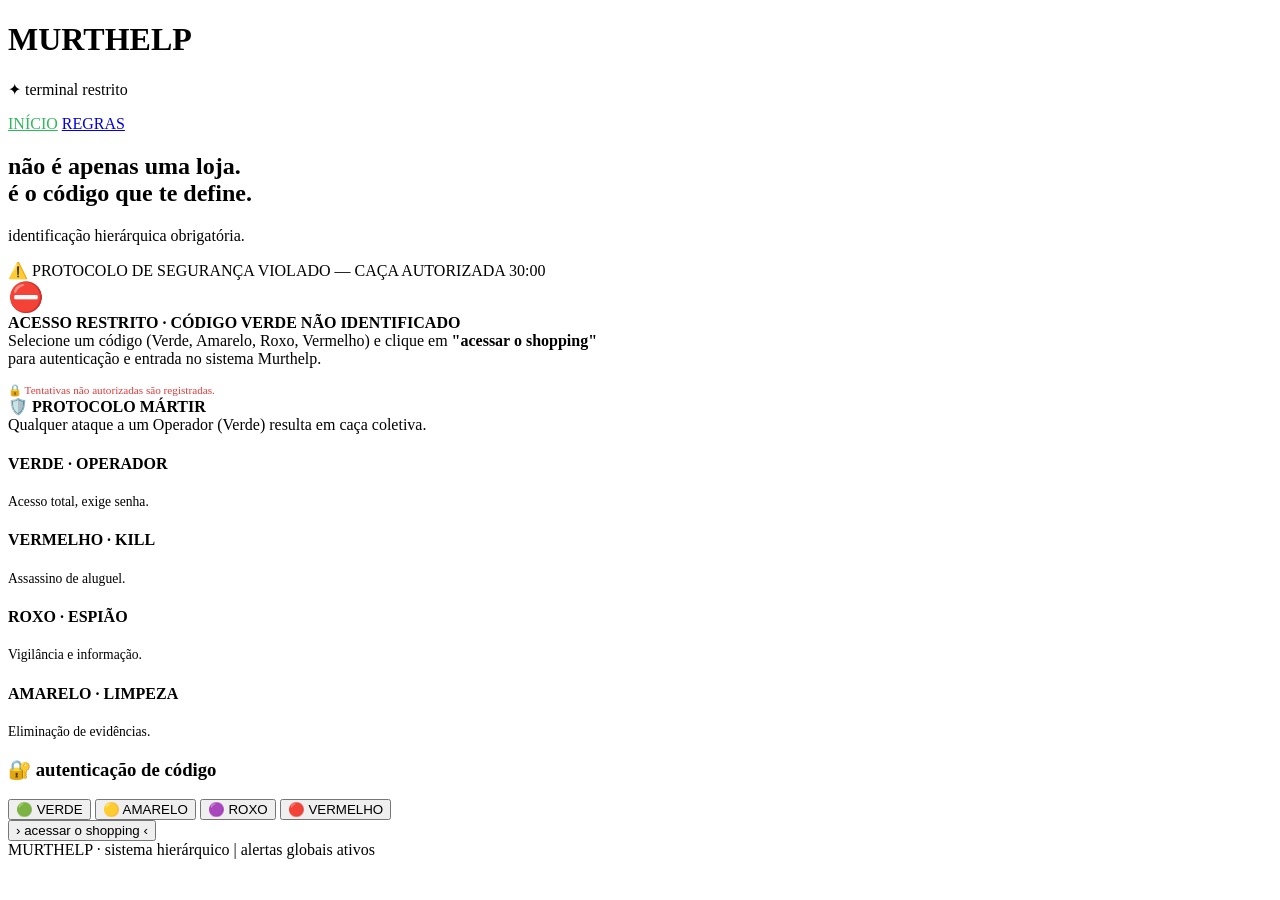
==== index.html @ a0ee25e0 "Update and rename Murthehelp.html to index.html" ====
<!DOCTYPE html>
<html lang="pt-BR">
<head>
  <meta charset="UTF-8">
  <meta name="viewport" content="width=device-width, initial-scale=1.0, user-scalable=yes">
  <title>MURTHELP · terminal restrito</title>
  <link href="https://fonts.googleapis.com/css2?family=Inter:opsz,wght@14..32,300;14..32,400;14..32,500;14..32,600;14..32,700&display=swap" rel="stylesheet">
  <link rel="stylesheet" href="styles.css">
  
</head>
<body>
<div class="bg-gradient"></div>
<div class="noise"></div>
<div class="container">
  <div class="top-bar">
    <div class="logo"><h1>MURTHELP</h1><p>✦ terminal restrito</p></div>
    <div class="nav-links">
      <a href="index.html" style="color:#30b95c;">INÍCIO</a>
      <a href="rules.html">REGRAS</a>
    </div>
  </div>
  <div class="hero">
    <h2>não é apenas uma loja.<br>é o <span>código</span> que te define.</h2>
    <p>identificação hierárquica obrigatória.</p>
  </div>

  <!-- ÁREA DE ALERTA GLOBAL -->
  <div id="alertBanner" class="alert-banner">
    <span>⚠️ PROTOCOLO DE SEGURANÇA VIOLADO — CAÇA AUTORIZADA</span>
    <span id="timerDisplay">30:00</span>
  </div>

  <!-- Área principal que só aparece após primeiro acesso (realista) -->
  <div id="gameArea" class="game-area" style="display: none;">
    <div class="stats-grid">
      <div class="stat-card">
        <div class="stat-title">código hierárquico</div>
        <div class="stat-value" id="rankTitle">---</div>
        <div class="stat-sub">status baseado na cor autorizada</div>
      </div>
      <div class="stat-card">
        <div class="stat-title">saldo de operações</div>
        <div class="stat-value" id="pointsDisplay">0</div>
        <div class="stat-sub">próximo nível: <span id="nextTitle">---</span></div>
      </div>
    </div>
    <div class="desafio-box">
      <div class="desafio-pergunta" id="dailyQuestion">Carregando missão...</div>
      <div class="desafio-resposta">
        <input type="text" id="dailyAnswer" placeholder="sua resposta" autocomplete="off">
        <button id="submitDaily">responder</button>
      </div>
      <div id="dailyFeedback" style="font-size:0.75rem; margin-top:0.8rem;"></div>
    </div>
  </div>

  <!-- Bloqueio inicial realista -->
  <div id="gameLockMessage" class="game-start-message">
    <span style="font-size:1.8rem;">⛔</span><br>
    <strong>ACESSO RESTRITO · CÓDIGO VERDE NÃO IDENTIFICADO</strong><br>
    Selecione um código (Verde, Amarelo, Roxo, Vermelho) e clique em <strong>"acessar o shopping"</strong><br>
    para autenticação e entrada no sistema Murthelp.
    <div style="font-size:0.7rem; margin-top:1rem; color:#e33b3b;">🔒 Tentativas não autorizadas são registradas.</div>
  </div>

  <div class="prime-regra">
    <strong>🛡️ PROTOCOLO MÁRTIR</strong><br>
    Qualquer ataque a um Operador (Verde) resulta em caça coletiva.
  </div>

  <div class="codes-grid">
    <div class="code-card"><div class="card-header"><div class="color-dot green-dot"></div><h4>VERDE · OPERADOR</h4></div><div style="font-size:0.85rem;">Acesso total, exige senha.</div></div>
    <div class="code-card"><div class="card-header"><div class="color-dot red-dot"></div><h4>VERMELHO · KILL</h4></div><div style="font-size:0.85rem;">Assassino de aluguel.</div></div>
    <div class="code-card"><div class="card-header"><div class="color-dot purple-dot"></div><h4>ROXO · ESPIÃO</h4></div><div style="font-size:0.85rem;">Vigilância e informação.</div></div>
    <div class="code-card"><div class="card-header"><div class="color-dot yellow-dot"></div><h4>AMARELO · LIMPEZA</h4></div><div style="font-size:0.85rem;">Eliminação de evidências.</div></div>
  </div>

  <div class="acesso-simulacao">
    <h3>🔐 autenticação de código</h3>
    <div class="code-selector" id="codeSelector">
      <button data-code="verde" class="code-btn">🟢 VERDE</button>
      <button data-code="amarelo" class="code-btn">🟡 AMARELO</button>
      <button data-code="roxo" class="code-btn">🟣 ROXO</button>
      <button data-code="vermelho" class="code-btn">🔴 VERMELHO</button>
    </div>
    <button id="acessarBtn" class="enter-shop">› acessar o shopping ‹</button>
    <div id="feedbackMsg" class="feedback-message"></div>
  </div>
  <footer>MURTHELP · sistema hierárquico | alertas globais ativos</footer>
</div>

<script>
  // ---------- ESTADO GLOBAL ----------
  let gameStarted = false;          // se o usuario já fez primeiro acesso
  let currentCode = null;           // código selecionado
  let currentPoints = 0;
  let alertActive = false;           // modo alerta ativo?
  let wrongAttempts = 0;             // tentativas erradas de senha do verde
  let alertTimerInterval = null;
  let alertSecondsRemaining = 30 * 60; // 30 minutos em segundos
  
  // Elementos
  const gameArea = document.getElementById('gameArea');
  const lockMsg = document.getElementById('gameLockMessage');
  const alertBanner = document.getElementById('alertBanner');
  const timerDisplaySpan = document.getElementById('timerDisplay');
  const rankTitleSpan = document.getElementById('rankTitle');
  const pointsDisplaySpan = document.getElementById('pointsDisplay');
  const nextTitleSpan = document.getElementById('nextTitle');
  
  // Funções de pontos (mantidas para saldo)
  function loadPoints() {
    const saved = localStorage.getItem("murthelp_points");
    currentPoints = (saved && !isNaN(parseInt(saved))) ? parseInt(saved) : 0;
    pointsDisplaySpan.innerText = currentPoints;
  }
  function savePoints() { localStorage.setItem("murthelp_points", currentPoints); }
  function addPoints(amount) {
    if (!gameStarted) return;
    currentPoints += amount;
    savePoints();
    pointsDisplaySpan.innerText = currentPoints;
    updateNextTitle();
  }
  function updateNextTitle() {
    if(currentPoints >= 500) nextTitleSpan.innerText = "🥇 lenda";
    else if(currentPoints >= 200) nextTitleSpan.innerText = "assassino veterano (500)";
    else if(currentPoints >= 100) nextTitleSpan.innerText = "espião sombra (200)";
    else if(currentPoints >= 50) nextTitleSpan.innerText = "limpador especialista (100)";
    else nextTitleSpan.innerText = "iniciante (50 pts)";
  }
  
  // Títulos por cor (sem pontos)
  function getTitleByCode(code) {
    if(code === 'verde') return "🟢 Operador · Código Verde";
    if(code === 'amarelo') return "🟡 Agente de Limpeza · Código Amarelo";
    if(code === 'roxo') return "🟣 Espião · Código Roxo";
    if(code === 'vermelho') return "🔴 Assassino · Código Vermelho";
    return "---";
  }
  
  // Atualiza o título hierárquico
  function setHierarchicalTitle(code) {
    if (code) rankTitleSpan.innerText = getTitleByCode(code);
    else rankTitleSpan.innerText = "---";
  }
  
  // DESAFIO DIÁRIO
  function getDailyChallenge() {
    const day = new Date().getDate();
    const questions = [
      { q: "Qual o nome do tio da Jeong Ji-an?", a: "jeong jin man" },
      { q: "Qual o nome do shopping secreto?", a: "murthehelp" },
      { q: "Qual código é proibido de ser atacado?", a: "verde" },
      { q: "Quem interpreta o tio na série?", a: "lee dong wook" },
      { q: "Qual a cor do código dos assassinos?", a: "vermelho" },
      { q: "O que acontece se atacarem um verde?", a: "protocolo martir" },
    ];
    return questions[day % questions.length];
  }
  let dailyAnswered = false;
  function checkDailyStatus() {
    if(!gameStarted) return;
    const last = localStorage.getItem("murthelp_lastDailyDate");
    const today = new Date().toDateString();
    if(last === today) {
      dailyAnswered = true;
      document.getElementById("dailyFeedback").innerHTML = "✅ Missão já cumprida hoje.";
      document.getElementById("submitDaily").disabled = true;
      document.getElementById("dailyAnswer").disabled = true;
    } else {
      dailyAnswered = false;
      document.getElementById("submitDaily").disabled = false;
      document.getElementById("dailyAnswer").disabled = false;
    }
  }
  function submitDailyAnswer() {
    if(!gameStarted){ alert("Terminal bloqueado. Acesse primeiro."); return; }
    if(dailyAnswered) { document.getElementById("dailyFeedback").innerHTML = "Já respondeu hoje."; return; }
    const input = document.getElementById("dailyAnswer").value.trim().toLowerCase();
    const chal = getDailyChallenge();
    if(input === chal.a.toLowerCase()) {
      addPoints(20);
      document.getElementById("dailyFeedback").innerHTML = "🎉 +20 pontos de reputação. Missão concluída.";
      dailyAnswered = true;
      localStorage.setItem("murthelp_lastDailyDate", new Date().toDateString());
      document.getElementById("submitDaily").disabled = true;
      document.getElementById("dailyAnswer").disabled = true;
    } else {
      document.getElementById("dailyFeedback").innerHTML = `❌ Falha na missão. Dica: ${chal.a.substring(0,3)}...`;
    }
  }
  
  // ---------- ALERTA GLOBAL (30 MINUTOS) ----------
  function stopAlertTimer() {
    if(alertTimerInterval) { clearInterval(alertTimerInterval); alertTimerInterval = null; }
  }
  function startAlertTimer() {
    alertActive = true;
    alertBanner.classList.add('show');
    stopAlertTimer();
    alertSecondsRemaining = 30 * 60;
    updateTimerDisplay();
    alertTimerInterval = setInterval(() => {
      if(alertSecondsRemaining <= 1) {
        // tempo esgotado: caçado
        stopAlertTimer();
        alertBanner.innerHTML = '<span>🔴 CAÇA EM ANDAMENTO — VOCÊ FOI RASTREADO. SISTEMA BLOQUEADO.</span>';
        alertBanner.style.background = 'rgba(227,59,59,0.5)';
        gameStarted = false;  // trava tudo
        gameArea.style.display = 'none';
        lockMsg.style.display = 'block';
        lockMsg.innerHTML = '<strong>🔴 VOCÊ FOI CAÇADO</strong><br>Operação comprometida. Entre em contato com o código verde.';
        return;
      }
      alertSecondsRemaining--;
      updateTimerDisplay();
    }, 1000);
  }
  function updateTimerDisplay() {
    let minutes = Math.floor(alertSecondsRemaining / 60);
    let secs = alertSecondsRemaining % 60;
    timerDisplaySpan.innerText = `${minutes.toString().padStart(2,'0')}:${secs.toString().padStart(2,'0')}`;
  }
  function resetAlert() {
    alertActive = false;
    alertBanner.classList.remove('show');
    stopAlertTimer();
    wrongAttempts = 0;
  }
  
  // ---------- SENHA DO VERDE (popup) ----------
  function promptVerdePassword(onSuccess, onFailure) {
    // Cria overlay e popup
    const overlay = document.createElement('div');
    overlay.className = 'overlay';
    const popup = document.createElement('div');
    popup.className = 'password-prompt';
    popup.innerHTML = `
      <strong>🔐 AUTENTICAÇÃO DE OPERADOR</strong><br>
      <input type="password" id="verdePasswordInput" placeholder="senha de acesso" autocomplete="off">
      <div style="display:flex; gap:1rem; margin-top:1rem;">
        <button id="confirmPwd">confirmar</button>
        <button id="cancelPwd">cancelar</button>
      </div>
    `;
    document.body.appendChild(overlay);
    document.body.appendChild(popup);
    const input = popup.querySelector('#verdePasswordInput');
    const confirmBtn = popup.querySelector('#confirmPwd');
    const cancelBtn = popup.querySelector('#cancelPwd');
    
    function clean() { overlay.remove(); popup.remove(); }
    confirmBtn.onclick = () => {
      const pwd = input.value.trim();
      clean();
      if(pwd === "Erick") {
        onSuccess();
      } else {
        onFailure();
      }
    };
    cancelBtn.onclick = () => { clean(); onFailure(); };
    input.focus();
  }
  
  // ação de acessar (main)
  const codeBtns = document.querySelectorAll('.code-btn');
  let selectedCode = null;
  const feedbackDiv = document.getElementById('feedbackMsg');
  const acessarBtn = document.getElementById('acessarBtn');
  
  function updateSelectedCode(code) {
    selectedCode = code;
    codeBtns.forEach(btn => {
      if(btn.getAttribute('data-code') === code) btn.classList.add('active');
      else btn.classList.remove('active');
    });
  }
  codeBtns.forEach(btn => {
    btn.addEventListener('click', () => {
      updateSelectedCode(btn.getAttribute('data-code'));
      feedbackDiv.innerHTML = `✅ Código ${btn.innerText} selecionado. Clique em acessar.`;
    });
  });
  
  function unlockGameFirstTime() {
    if(gameStarted) return;
    gameStarted = true;
    gameArea.style.display = 'block';
    lockMsg.style.display = 'none';
    loadPoints();
    updateNextTitle();
    // desafio
    const chal = getDailyChallenge();
    document.getElementById("dailyQuestion").innerText = "📌 " + chal.q;
    document.getElementById("submitDaily").onclick = submitDailyAnswer;
    checkDailyStatus();
    feedbackDiv.innerHTML = "🔓 Terminal liberado. Ações registradas no sistema.";
  }
  
  // Lógica principal ao clicar em acessar
  acessarBtn.addEventListener('click', () => {
    if(!selectedCode) {
      feedbackDiv.innerHTML = "❌ Selecione um código de acesso.";
      return;
    }
    // Se estiver em alerta global
    if(alertActive) {
      // Só permite tentar verde para desbloquear
      if(selectedCode === 'verde') {
        promptVerdePassword(
          () => { // acertou durante alerta
            resetAlert();
            feedbackDiv.innerHTML = "✅ Alerta cancelado. Sistema restaurado. Acesso verde liberado.";
            setHierarchicalTitle('verde');
            if(!gameStarted) unlockGameFirstTime();
            // reset tentativas
            wrongAttempts = 0;
          },
          () => { // errou durante alerta
            wrongAttempts++;
            feedbackDiv.innerHTML = `❌ Senha incorreta. Tentativa ${wrongAttempts}/3. Alerta continua.`;
            if(wrongAttempts >= 3) {
              // já está em alerta, só reseta o contador interno pra não dar loop
              wrongAttempts = 0;
              feedbackDiv.innerHTML += " Nova sequência de 3 tentativas reiniciada.";
            }
          }
        );
      } else {
        feedbackDiv.innerHTML = "⛔ SISTEMA EM ALERTA. Apenas operador verde pode desativar o protocolo.";
      }
      return;
    }
    
    // Fluxo normal (sem alerta)
    if(selectedCode === 'verde') {
      promptVerdePassword(
        () => { // senha correta
          feedbackDiv.innerHTML = "🔓 Acesso verde concedido. Operador autenticado.";
          setHierarchicalTitle('verde');
          if(!gameStarted) unlockGameFirstTime();
          wrongAttempts = 0;
          // ganha 10 pontos (primeira vez do dia? mantemos o sistema de pontos)
          const lastAccess = localStorage.getItem("murthelp_lastAccessDate");
          const today = new Date().toDateString();
          if(lastAccess !== today && gameStarted) {
            addPoints(10);
            localStorage.setItem("murthelp_lastAccessDate", today);
            feedbackDiv.innerHTML += " +10 pontos de reputação.";
          }
        },
        () => { // senha errada
          wrongAttempts++;
          feedbackDiv.innerHTML = `❌ Senha incorreta. Tentativa ${wrongAttempts}/3.`;
          if(wrongAttempts >= 3) {
            startAlertTimer();  // ativa alerta global de 30 min
            feedbackDiv.innerHTML = "⚠️ ALERTA GLOBAL ATIVADO! Três tentativas falhas. Você está sendo caçado. Use o código verde para desativar.";
            wrongAttempts = 0;
            // Se o jogo ainda não tinha iniciado, não inicia ainda
            if(gameStarted) {
              // apenas mostra alerta
            } else {
              // bloqueia também
              lockMsg.style.display = 'block';
              gameArea.style.display = 'none';
            }
          }
        }
      );
    } else {
      // Amarelo, Roxo, Vermelho: sem senha
      setHierarchicalTitle(selectedCode);
      if(!gameStarted) unlockGameFirstTime();
      feedbackDiv.innerHTML = `🔓 Acesso liberado como ${getTitleByCode(selectedCode)}.`;
      const lastAccess = localStorage.getItem("murthelp_lastAccessDate");
      const today = new Date().toDateString();
      if(lastAccess !== today && gameStarted) {
        addPoints(10);
        localStorage.setItem("murthelp_lastAccessDate", today);
        feedbackDiv.innerHTML += " +10 pontos de reputação.";
      }
      // se for amarelo/roxo/vermelho, também registra que a cor ativa é essa
    }
  });
  
  // Inicialização: sem alerta ativo, sem jogo iniciado ainda, mas verifica se já havia alerta salvo?
  // Por simplicidade, estado inicial limpo.
  loadPoints(); // só carrega pontos pra não perder, mas UI só exibe depois que gameStarted
  updateNextTitle();
  // Se quiser persistir alerta entre reloads, poderia, mas não pedido.
</script>
</body>
</html>
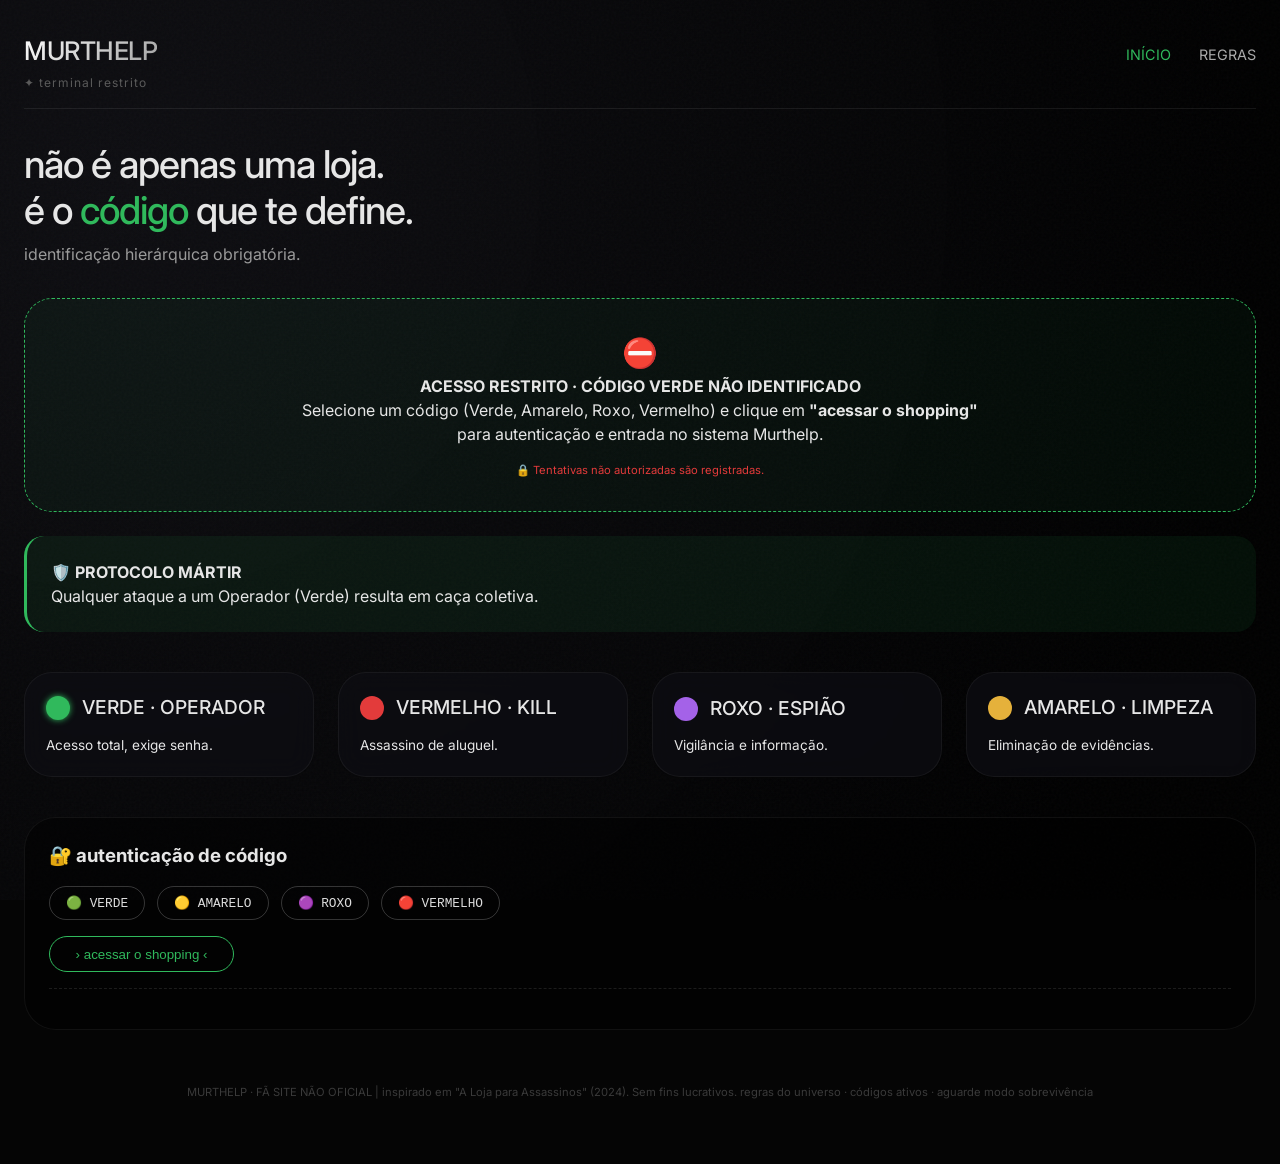
==== commit b9e96fb0: "Update index.html" ====
--- a/index.html
+++ b/index.html
@@ -86,7 +86,10 @@
     <button id="acessarBtn" class="enter-shop">› acessar o shopping ‹</button>
     <div id="feedbackMsg" class="feedback-message"></div>
   </div>
-  <footer>MURTHELP · sistema hierárquico | alertas globais ativos</footer>
+    <footer>
+    MURTHELP · FÃ SITE NÃO OFICIAL | inspirado em "A Loja para Assassinos" (2024). Sem fins lucrativos.  
+    <span style="display:inline-block; margin-top:6px;">regras do universo · códigos ativos · aguarde modo sobrevivência</span>
+  </footer>
 </div>
 
 <script>
--- a/styles.css
+++ b/styles.css
@@ -0,0 +1,207 @@
+ * { margin: 0; padding: 0; box-sizing: border-box; }
+    body {
+      background: #050505;
+      font-family: 'Inter', sans-serif;
+      color: #e6e6e6;
+      line-height: 1.5;
+    }
+    .bg-gradient {
+      position: fixed;
+      top: 0;
+      left: 0;
+      width: 100%;
+      height: 100%;
+      background: radial-gradient(circle at 10% 20%, rgba(30, 30, 40, 0.4), #000000 90%);
+      z-index: -2;
+    }
+    .noise {
+      position: fixed;
+      top: 0;
+      left: 0;
+      width: 100%;
+      height: 100%;
+      opacity: 0.03;
+      pointer-events: none;
+      background-image: url("data:image/svg+xml,%3Csvg viewBox='0 0 400 400' xmlns='http://www.w3.org/2000/svg'%3E%3Cfilter id='noise'%3E%3CfeTurbulence type='fractalNoise' baseFrequency='0.9' numOctaves='3' /%3E%3C/filter%3E%3Crect width='100%25' height='100%25' filter='url(%23noise)'/%3E%3C/svg%3E");
+      z-index: -1;
+    }
+    .container {
+      max-width: 1280px;
+      margin: 0 auto;
+      padding: 2rem 1.5rem 4rem;
+    }
+    .top-bar {
+      display: flex;
+      justify-content: space-between;
+      align-items: baseline;
+      flex-wrap: wrap;
+      gap: 1rem;
+      margin-bottom: 2rem;
+      border-bottom: 1px solid rgba(255, 255, 255, 0.08);
+      padding-bottom: 1rem;
+    }
+    .logo h1 {
+      font-weight: 500;
+      font-size: 1.6rem;
+      letter-spacing: -0.5px;
+      background: linear-gradient(135deg, #ffffff, #a0a0a0);
+      background-clip: text;
+      -webkit-background-clip: text;
+      color: transparent;
+    }
+    .logo p {
+      font-size: 0.75rem;
+      color: #5a5a5a;
+      letter-spacing: 1px;
+      margin-top: 0.25rem;
+    }
+    .nav-links a {
+      color: #aaa;
+      text-decoration: none;
+      margin-left: 1.5rem;
+      font-size: 0.9rem;
+      transition: 0.2s;
+    }
+    .nav-links a:hover { color: #30b95c; }
+    .hero h2 {
+      font-size: 2.4rem;
+      font-weight: 500;
+      letter-spacing: -1px;
+      line-height: 1.2;
+      margin-bottom: 0.5rem;
+    }
+    .hero h2 span { color: #30b95c; }
+    .hero p { color: #9a9a9a; margin-bottom: 2rem; }
+
+    /* alerta global */
+    .alert-banner {
+      background: rgba(227, 59, 59, 0.2);
+      border-left: 4px solid #e33b3b;
+      padding: 1rem;
+      border-radius: 12px;
+      margin-bottom: 1.5rem;
+      font-weight: 500;
+      display: none;
+    }
+    .alert-banner.show { display: flex; justify-content: space-between; align-items: center; flex-wrap: wrap; gap: 1rem; }
+
+    .stats-grid {
+      display: grid;
+      grid-template-columns: repeat(auto-fit, minmax(240px, 1fr));
+      gap: 1.5rem;
+      margin-bottom: 3rem;
+    }
+    .stat-card {
+      background: rgba(15, 15, 20, 0.65);
+      backdrop-filter: blur(12px);
+      border-radius: 28px;
+      border: 1px solid rgba(255, 255, 255, 0.05);
+      padding: 1.2rem 1.5rem;
+    }
+    .stat-title {
+      font-size: 0.7rem;
+      text-transform: uppercase;
+      letter-spacing: 2px;
+      color: #888;
+    }
+    .stat-value {
+      font-size: 1.8rem;
+      font-weight: 600;
+      margin-top: 0.3rem;
+      color: #30b95c;
+      word-break: break-word;
+    }
+    .stat-sub {
+      font-size: 0.75rem;
+      color: #777;
+      margin-top: 0.5rem;
+    }
+    .desafio-box {
+      background: rgba(48, 185, 92, 0.1);
+      border-left: 3px solid #30b95c;
+      border-radius: 20px;
+      padding: 1.2rem 1.5rem;
+      margin-bottom: 2rem;
+    }
+    .desafio-pergunta { font-weight: 500; margin-bottom: 1rem; }
+    .desafio-resposta { display: flex; gap: 0.8rem; flex-wrap: wrap; align-items: center; }
+    .desafio-resposta input {
+      background: #111; border: 1px solid #333; padding: 0.6rem 1rem;
+      border-radius: 40px; color: white; flex: 1; min-width: 180px;
+    }
+    .desafio-resposta button {
+      background: transparent; border: 1px solid #30b95c; padding: 0.6rem 1.4rem;
+      border-radius: 40px; color: #30b95c; font-weight: 500; cursor: pointer;
+    }
+    .desafio-resposta button:hover { background: #30b95c; color: black; }
+    .prime-regra {
+      background: rgba(48, 185, 92, 0.08);
+      border-left: 3px solid #30b95c;
+      padding: 1.5rem;
+      border-radius: 20px;
+      margin-bottom: 2.5rem;
+    }
+    .codes-grid {
+      display: grid;
+      grid-template-columns: repeat(auto-fit, minmax(220px, 1fr));
+      gap: 1.5rem;
+      margin-bottom: 2.5rem;
+    }
+    .code-card {
+      background: rgba(15, 15, 20, 0.65);
+      backdrop-filter: blur(12px);
+      border-radius: 28px;
+      border: 1px solid rgba(255, 255, 255, 0.05);
+      padding: 1.3rem;
+    }
+    .card-header { display: flex; align-items: center; gap: 0.75rem; margin-bottom: 0.8rem; }
+    .color-dot { width: 24px; height: 24px; border-radius: 60%; }
+    .green-dot { background: #30b95c; box-shadow: 0 0 6px #30b95c; }
+    .yellow-dot { background: #e5b13b; }
+    .purple-dot { background: #a462e8; }
+    .red-dot { background: #e33b3b; }
+    .code-card h4 { font-size: 1.2rem; font-weight: 500; }
+    .acesso-simulacao {
+      background: rgba(0, 0, 0, 0.5);
+      border-radius: 32px;
+      border: 1px solid rgba(255,255,255,0.06);
+      padding: 1.5rem;
+      margin-top: 1rem;
+    }
+    .code-selector { display: flex; flex-wrap: wrap; gap: 0.75rem; margin: 1rem 0; }
+    .code-btn {
+      background: none; border: 1px solid rgba(255,255,255,0.2); padding: 0.5rem 1rem;
+      border-radius: 60px; font-family: monospace; font-weight: 500; font-size: 0.8rem;
+      color: #ddd; cursor: pointer;
+    }
+    .code-btn.active { border-color: #30b95c; background: rgba(48,185,92,0.2); color: #30b95c; }
+    .enter-shop {
+      background: transparent; border: 1px solid #30b95c; padding: 0.6rem 1.6rem;
+      border-radius: 40px; font-weight: 500; color: #30b95c; cursor: pointer;
+    }
+    .enter-shop:hover { background: #30b95c; color: black; }
+    .feedback-message {
+      margin-top: 1rem; font-size: 0.85rem; color: #aaa;
+      border-top: 1px dashed rgba(255,255,255,0.1); padding-top: 1rem;
+    }
+    .game-start-message {
+      text-align: center; padding: 2rem; background: rgba(48,185,92,0.05);
+      border-radius: 28px; margin: 1.5rem 0; border: 1px dashed #30b95c;
+    }
+    footer {
+      margin-top: 3rem; text-align: center; font-size: 0.7rem; color: #3a3a3a;
+    }
+    @media (max-width: 640px) {
+      .hero h2 { font-size: 1.8rem; }
+      .container { padding: 1.2rem; }
+    }
+    .password-prompt {
+      position: fixed; top: 50%; left: 50%; transform: translate(-50%, -50%);
+      background: #0a0a0a; border: 1px solid #30b95c; border-radius: 24px;
+      padding: 2rem; z-index: 1000; box-shadow: 0 0 30px rgba(0,0,0,0.8);
+      text-align: center; min-width: 280px;
+    }
+    .password-prompt input { margin: 1rem 0; padding: 0.5rem; width: 100%; background: #111; border: 1px solid #333; color: white; border-radius: 40px; text-align: center; }
+    .overlay {
+      position: fixed; top:0; left:0; width:100%; height:100%; background: rgba(0,0,0,0.8); z-index: 999;
+    }
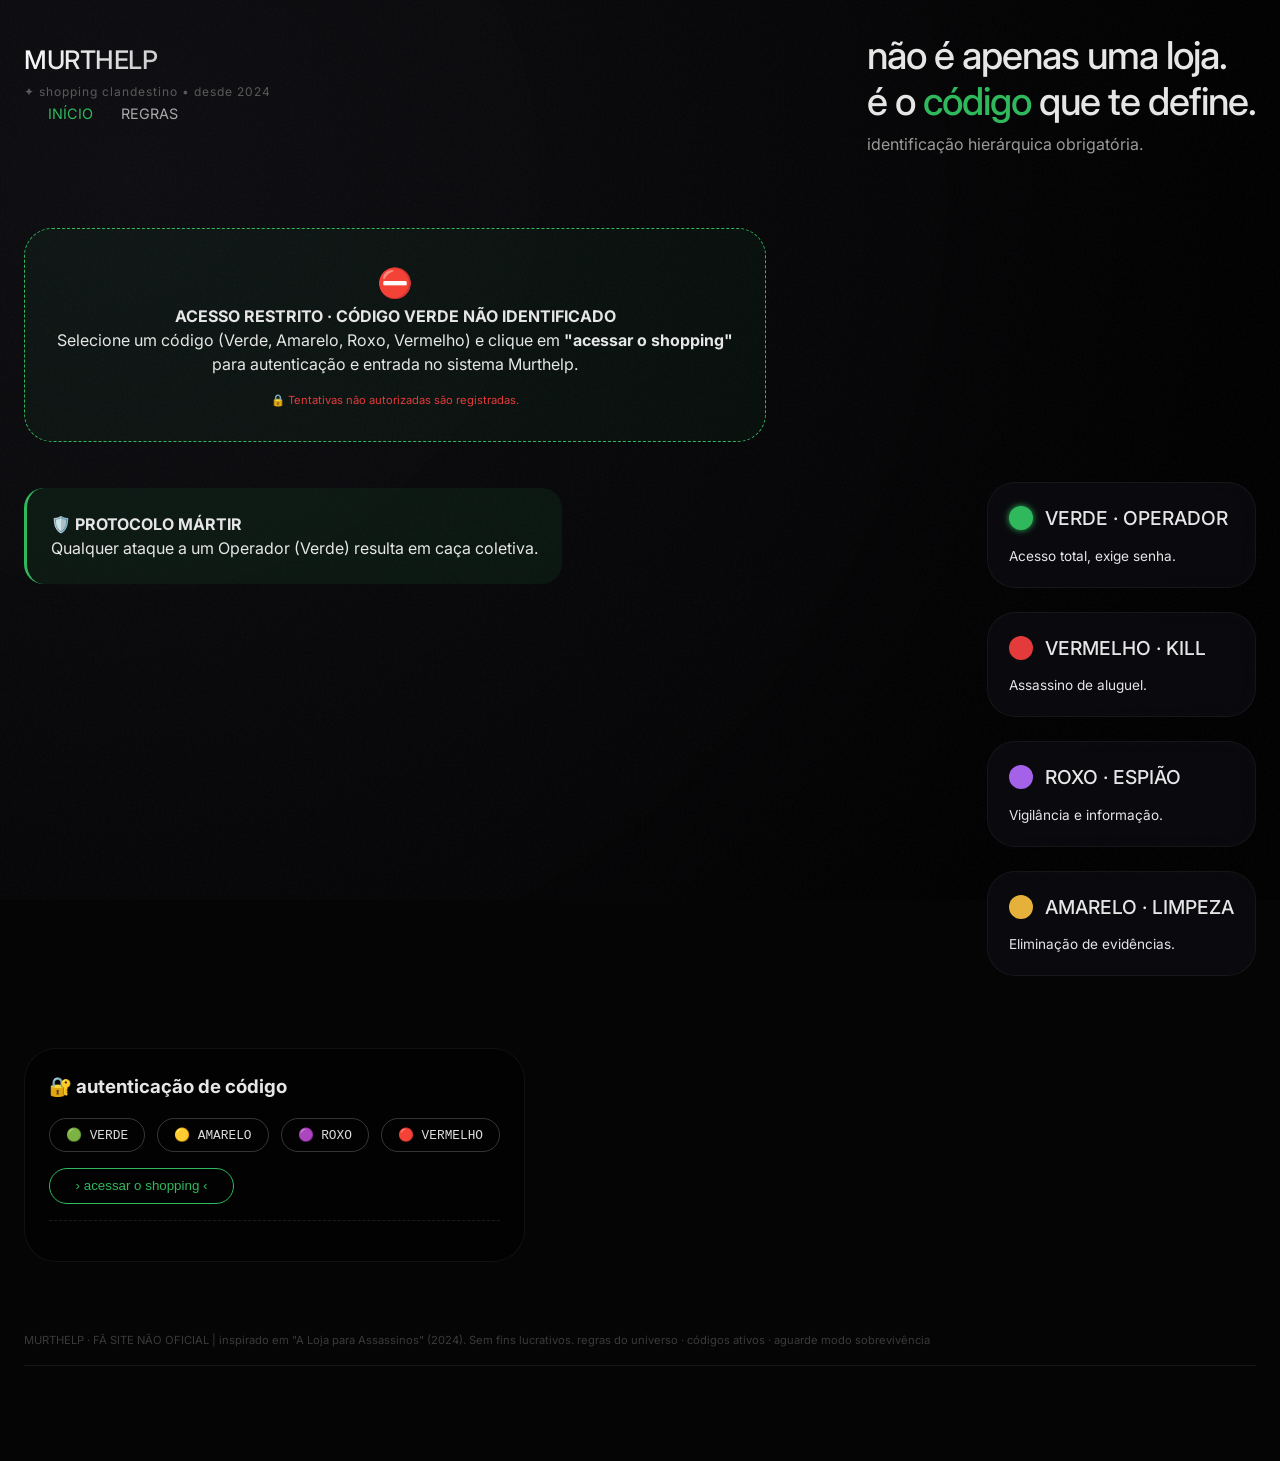
==== commit 304ee044: "Update index.html" ====
--- a/index.html
+++ b/index.html
@@ -13,7 +13,7 @@
 <div class="noise"></div>
 <div class="container">
   <div class="top-bar">
-    <div class="logo"><h1>MURTHELP</h1><p>✦ terminal restrito</p></div>
+    <div class="logo"><h1>MURTHELP</h1><p>✦ shopping clandestino • desde 2024</p>
     <div class="nav-links">
       <a href="index.html" style="color:#30b95c;">INÍCIO</a>
       <a href="rules.html">REGRAS</a>
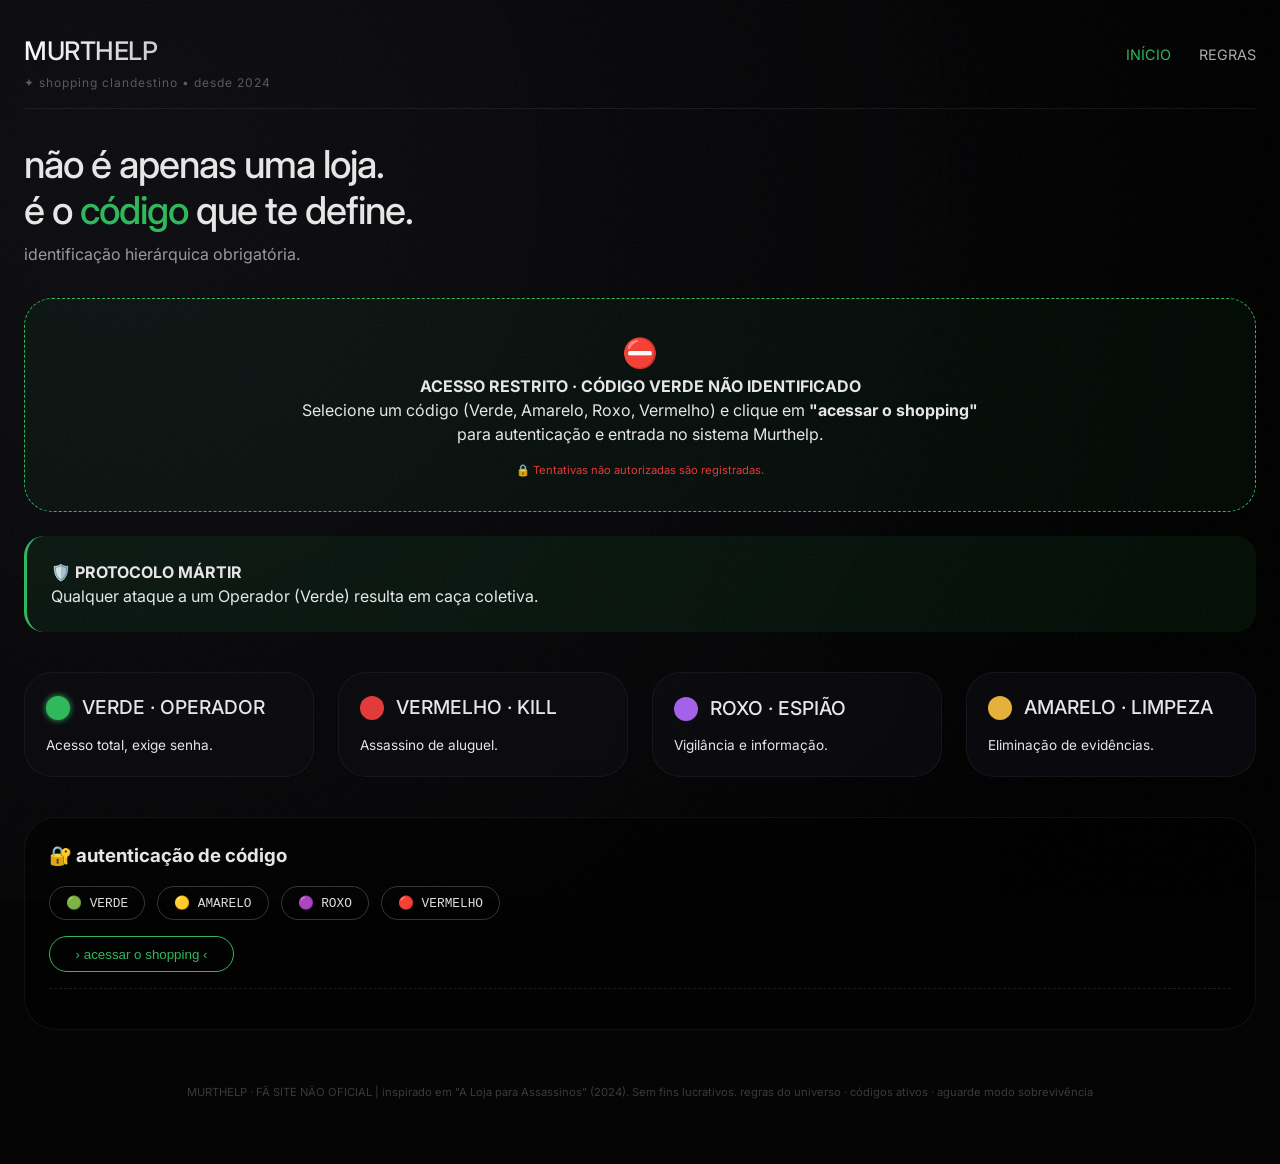
==== commit 934b3866: "Update index.html" ====
--- a/index.html
+++ b/index.html
@@ -13,7 +13,7 @@
 <div class="noise"></div>
 <div class="container">
   <div class="top-bar">
-    <div class="logo"><h1>MURTHELP</h1><p>✦ shopping clandestino • desde 2024</p>
+    <div class="logo"><h1>MURTHELP</h1><p>✦ shopping clandestino • desde 2024</p></div>
     <div class="nav-links">
       <a href="index.html" style="color:#30b95c;">INÍCIO</a>
       <a href="rules.html">REGRAS</a>
